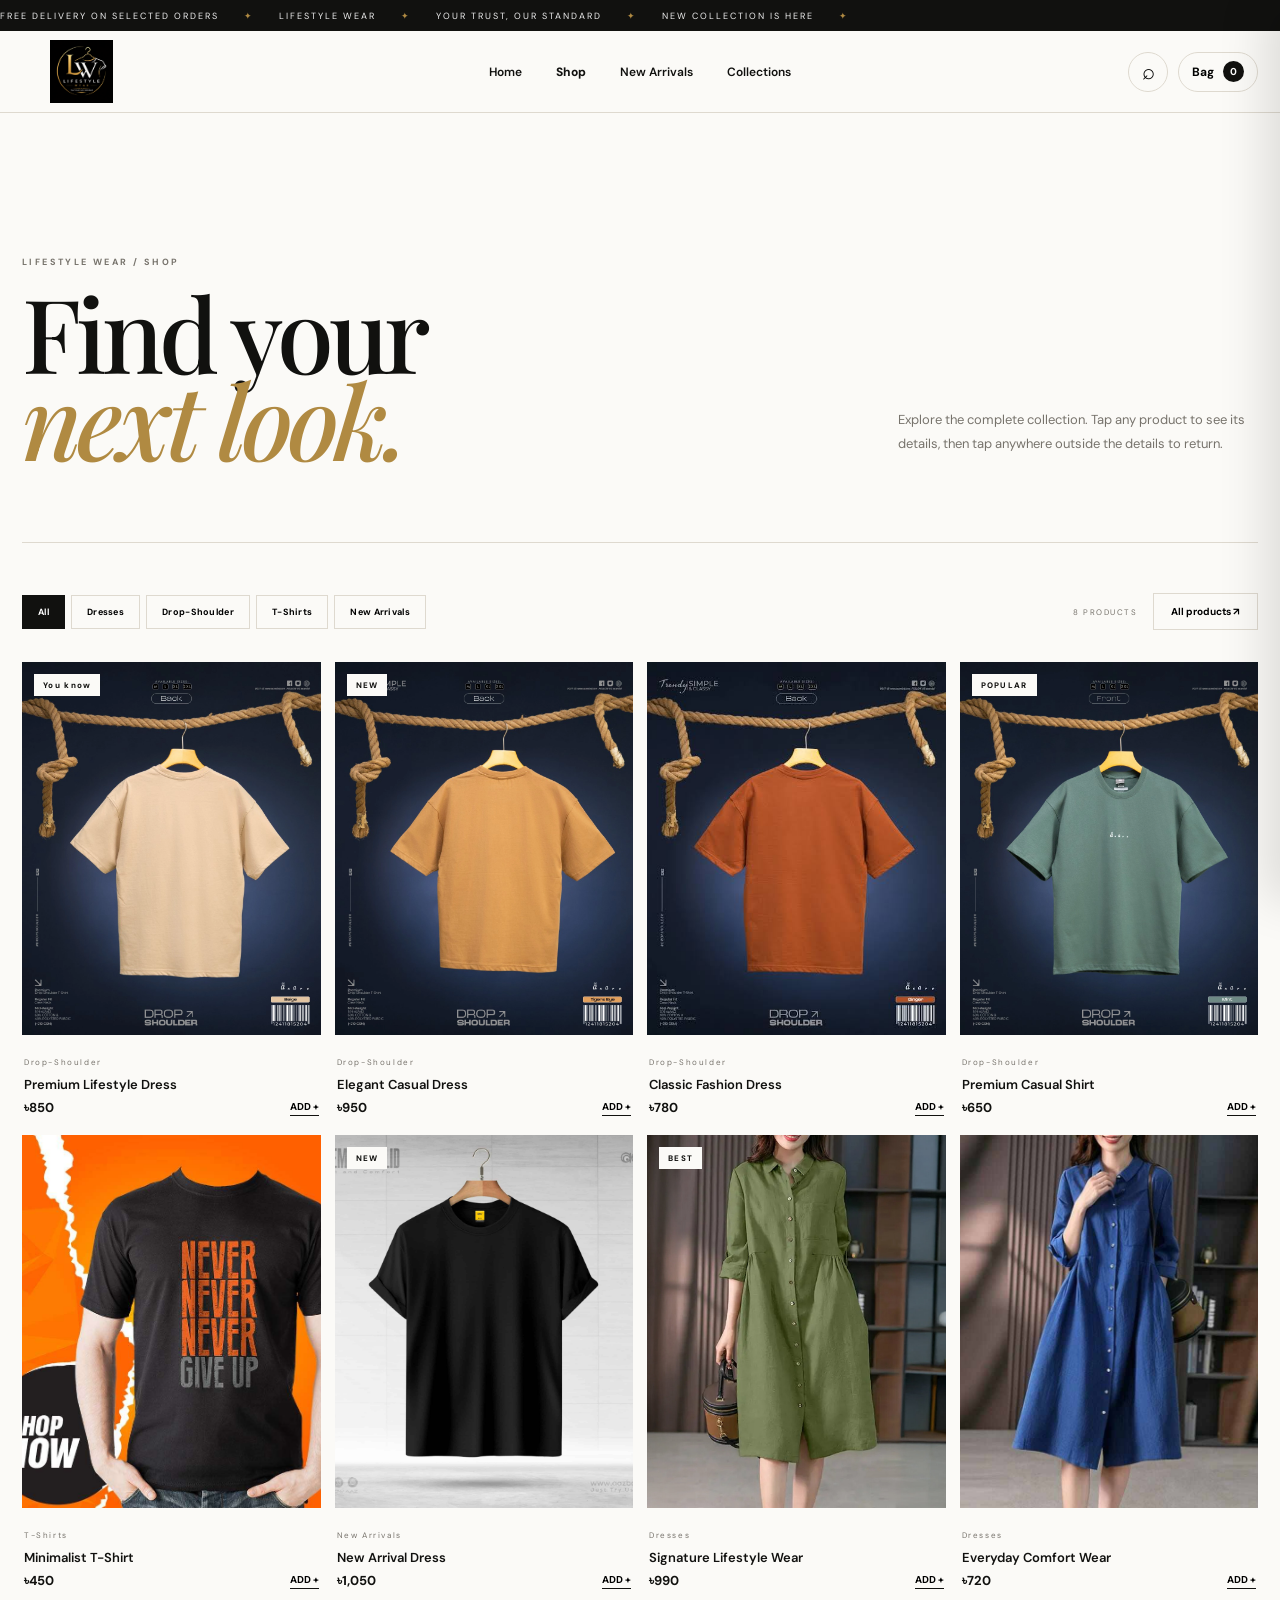
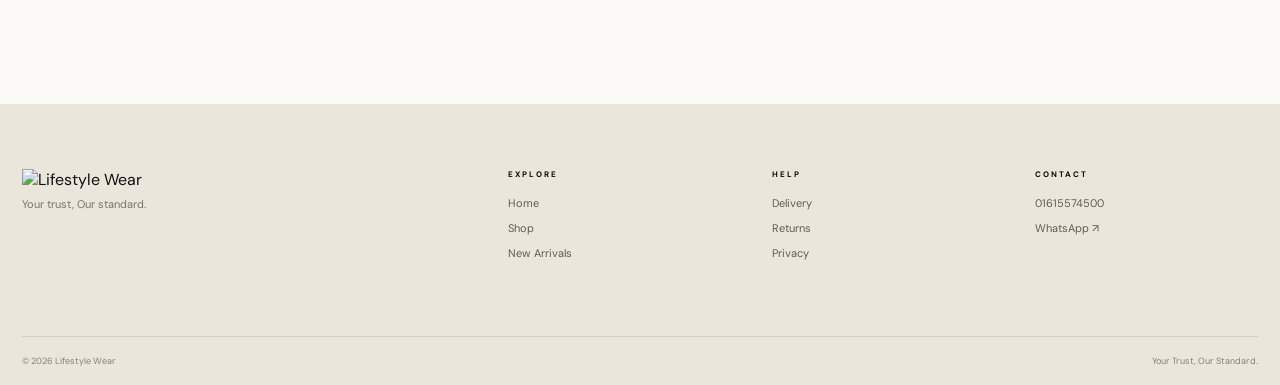
==== products.html @ 90d2f048 "Maked all the things" ====
<!DOCTYPE html>
<html lang="en">
<head>
<meta charset="UTF-8">
<meta name="viewport" content="width=device-width, initial-scale=1.0">
<title>Shop — Lifestyle Wear</title>
<link rel="icon" href="logo.png">
<link rel="preconnect" href="https://fonts.googleapis.com">
<link rel="preconnect" href="https://fonts.gstatic.com" crossorigin>
<link href="https://fonts.googleapis.com/css2?family=DM+Sans:wght@400;500;600;700&family=Playfair+Display:wght@500;600;700&display=swap" rel="stylesheet">
<link rel="stylesheet" href="style.css">
</head>
<body>

<div class="announcement"><div class="announcement-track">
<span>FREE DELIVERY ON SELECTED ORDERS</span><i>✦</i><span>LIFESTYLE WEAR</span><i>✦</i>
<span>YOUR TRUST, OUR STANDARD</span><i>✦</i><span>NEW COLLECTION IS HERE</span><i>✦</i>
</div></div>

<header class="nav"><div class="nav-inner">
<button class="mobile-menu" id="menuBtn">☰</button>
<a class="logo" href="index.html"><img src="/images/ChatGPT Image Aug 27, 2026, 10_09_51 AM (1).png" alt="Lifestyle Wear"></a>
<nav class="desktop-nav"><a href="index.html">Home</a><a class="active-link" href="products.html">Shop</a><a href="products.html#new">New Arrivals</a><a href="index.html#categories">Collections</a></nav>
<div class="nav-tools"><button id="searchBtn" class="round-btn">⌕</button><button id="cartBtn" class="bag-btn"><span>Bag</span><b id="cartCount">0</b></button></div>
</div></header>

<div class="searchbar" id="searchbar"><input id="searchInput" type="search" placeholder="Search your next look..."><button id="closeSearch">×</button></div>

<aside class="mobile-panel" id="mobilePanel"><button class="panel-close" id="closeMenu">×</button><p class="eyebrow">LIFESTYLE WEAR</p>
<a href="index.html">Home</a><a href="products.html">Shop all</a><a href="#new">New arrivals</a><a href="index.html#categories">Collections</a></aside>
<div class="screen" id="screen"></div>

<main class="products-page">
<section class="shop-hero">
<div><p class="eyebrow">LIFESTYLE WEAR / SHOP</p><h1>Find your<br><em>next look.</em></h1></div>
<p>Explore the complete collection. Tap any product to see its details, then tap anywhere outside the details to return.</p>
</section>

<section class="product-browser" id="new">
<div class="browser-top">
<div class="category-tabs" id="categoryTabs"></div>
<div class="result-tools"><span id="resultCount"></span><button id="allProducts" class="outline-btn">All products ↗</button></div>
</div>
<div class="product-grid large-grid" id="productGrid"></div>
</section>
</main>

<!-- Product details overlay.
     Clicking the dark area outside the card closes it.
     X button also closes it.
-->
<div class="product-overlay" id="productOverlay">
<div class="product-detail-card" id="productDetailCard">
<button class="detail-close" id="detailClose">×</button>
<div class="detail-image"><img id="detailImage" src="" alt=""></div>
<div class="detail-content">
<p class="eyebrow" id="detailCategory"></p>
<h2 id="detailName"></h2>
<div class="detail-price">৳<span id="detailPrice"></span></div>
<div class="detail-divider"></div>
<p id="detailDescription"></p>

<div class="detail-meta">
<div><span>QUALITY</span><strong>Selected with care</strong></div>
<div><span>DELIVERY</span><strong>৳100 standard</strong></div>
</div>

<button class="dark-btn full" id="detailAdd">Add to bag <span>+</span></button>
<p class="tap-hint">Tap outside this panel to close</p>
</div>
</div>
</div>

<!-- CART -->
<aside class="cart" id="cart"><div class="cart-top"><div><p class="eyebrow">YOUR SELECTION</p><h2>Your bag <span id="drawerCount">0</span></h2></div><button id="closeCart">×</button></div>
<div class="cart-list" id="cartList"></div><div class="cart-bottom"><div class="subtotal"><span>Subtotal</span><strong>৳<span id="subtotal">0</span></strong></div>
<p class="delivery-line">Delivery: ৳<span id="delivery">100</span></p><button class="dark-btn full" id="checkoutBtn">Order on WhatsApp <span>↗</span></button><button class="clear-btn" id="clearCart">Clear bag</button></div></aside>

<div class="modal" id="checkoutModal"><div class="checkout-card"><button class="modal-x" id="closeCheckout">×</button><p class="eyebrow">ALMOST THERE</p><h2>Complete your<br><em>order.</em></h2>
<p class="checkout-note">We'll open WhatsApp with your order details ready to send.</p><form id="checkoutForm">
<label>Name <input id="customerName" required placeholder="Your name"></label>
<label>Phone <input id="customerPhone" required type="tel" placeholder="01XXXXXXXXX"></label>
<label>Delivery address <textarea id="customerAddress" required placeholder="Full delivery address"></textarea></label>
<label>Note <textarea id="customerNote" placeholder="Size, color or other note (optional)"></textarea></label>
<div class="checkout-total"><span>Total</span><strong>৳<span id="checkoutTotal">0</span></strong></div>
<button class="dark-btn full" type="submit">Continue to WhatsApp <span>↗</span></button>
</form></div></div>

<footer id="footer"><div class="footer-main">
<div class="footer-brand"><img src="logo.png" alt="Lifestyle Wear"><p>Your trust, Our standard.</p></div>
<div><p class="footer-title">EXPLORE</p><a href="index.html">Home</a><a href="products.html">Shop</a><a href="#new">New Arrivals</a></div>
<div><p class="footer-title">HELP</p><a href="#">Delivery</a><a href="#">Returns</a><a href="#">Privacy</a></div>
<div><p class="footer-title">CONTACT</p><a href="tel:01615574500">01615574500</a><a href="https://wa.me/8801615574500" target="_blank">WhatsApp ↗</a></div>
</div><div class="footer-bottom"><span>© 2026 Lifestyle Wear</span><span>Your Trust, Our Standard.</span></div></footer>

<script src="script.js"></script>
</body>
</html>
---- style.css ----
/* ==========================================================
   LIFESTYLE WEAR — MODERN EDITION
   Change design variables here.
   ========================================================== */
:root{
  --ink:#11110f;
  --cream:#f5f1e9;
  --paper:#fbfaf7;
  --line:#ded9cf;
  --muted:#77736c;
  --accent:#b08a42;
  --white:#fff;
  --max:1240px;
}

*{box-sizing:border-box;margin:0;padding:0}
html{scroll-behavior:smooth}
body{
  background:var(--paper);
  color:var(--ink);
  font-family:"DM Sans",Arial,sans-serif;
  overflow-x:hidden;
}
a{text-decoration:none;color:inherit}
button,input,textarea{font:inherit}
button{cursor:pointer}
::selection{background:var(--ink);color:var(--paper)}

.announcement{
  height:31px;background:var(--ink);color:#eee;
  overflow:hidden;font-size:9px;letter-spacing:2px;
  display:flex;align-items:center;white-space:nowrap
}
.announcement-track{
  display:flex;gap:25px;align-items:center;
  min-width:max-content;animation:marquee 24s linear infinite
}
.announcement i{font-style:normal;color:var(--accent)}
@keyframes marquee{to{transform:translateX(-45%)}}

.nav{
  height:82px;border-bottom:1px solid var(--line);
  background:rgba(251,250,247,.92);backdrop-filter:blur(14px);
  position:sticky;top:0;z-index:100
}
.nav-inner{
  width:min(var(--max),calc(100% - 44px));height:100%;margin:auto;
  display:grid;grid-template-columns:1fr auto 1fr;align-items:center
}
.logo img{width:118px;height:63px;object-fit:contain;display:block}
.desktop-nav{display:flex;gap:34px;justify-content:center;font-size:12px;font-weight:600}
.desktop-nav a{position:relative}
.desktop-nav a:after{
  content:"";position:absolute;left:0;bottom:-7px;width:0;height:1px;
  background:var(--ink);transition:.25s
}
.desktop-nav a:hover:after{width:100%}
.nav-tools{display:flex;justify-content:flex-end;gap:10px}
.round-btn,.bag-btn{
  border:1px solid var(--line);background:transparent;height:40px;border-radius:50%;
  padding:0 13px
}
.round-btn{width:40px;font-size:22px}
.bag-btn{border-radius:30px;display:flex;gap:9px;align-items:center;font-size:12px;font-weight:700}
.bag-btn b{font-size:10px;background:var(--ink);color:#fff;width:21px;height:21px;border-radius:50%;display:grid;place-items:center}
.mobile-menu{display:none;border:0;background:none;font-size:23px}

.searchbar{
  display:none;position:fixed;z-index:150;top:113px;left:0;right:0;
  padding:14px 22px;background:var(--paper);border-bottom:1px solid var(--line)
}
.searchbar.active{display:flex}
.searchbar input{flex:1;border:0;background:transparent;font-size:22px;outline:0}
.searchbar button{border:0;background:none;font-size:28px}

.hero{
  min-height:650px;display:grid;grid-template-columns:48% 52%;
  background:var(--cream);overflow:hidden;position:relative
}
.hero-content{
  padding:110px max(7vw,50px);display:flex;justify-content:center;flex-direction:column;
  position:relative;z-index:2
}
.eyebrow{font-size:9px;letter-spacing:2.4px;font-weight:700;color:var(--muted)}
.hero h1{
  font-family:"Playfair Display",serif;font-size:clamp(65px,8vw,120px);
  line-height:.84;font-weight:500;letter-spacing:-5px;margin:24px 0
}
em{font-family:"Playfair Display",serif;font-weight:500}
.hero h1 em{color:var(--accent)}
.hero-copy{max-width:450px;color:#656159;font-size:14px;line-height:1.8}
.hero-buttons{display:flex;align-items:center;gap:24px;margin-top:31px}
.dark-btn{
  display:inline-flex;align-items:center;justify-content:center;gap:18px;
  background:var(--ink);color:#fff;border:1px solid var(--ink);
  padding:14px 20px;font-size:11px;font-weight:700;letter-spacing:.3px;
  transition:.25s
}
.dark-btn:hover{transform:translateY(-2px);background:#292925}
.dark-btn span{font-size:17px;font-weight:400}
.line-btn{font-size:11px;font-weight:700;border-bottom:1px solid var(--ink);padding-bottom:5px}

.hero-art {
    position: relative;
    overflow: hidden;
}

.hero-image {
    width: 100%;
    height: 100%;
    object-fit: cover;
    display: block;
}

.hero-label {
    position: absolute;
    top: 45px;
    right: 55px;
    z-index: 2;
}
.hero-orbit{
  width:550px;height:550px;border:1px solid rgba(0,0,0,.13);border-radius:50%;
  position:absolute;left:50%;top:50%;transform:translate(-50%,-50%)
}
.hero-orbit:before,.hero-orbit:after{
  content:"";position:absolute;border-radius:50%;border:1px solid rgba(0,0,0,.1)
}
.hero-orbit:before{inset:55px}.hero-orbit:after{inset:110px}
.hero-label{
  position:absolute;top:48px;right:52px;text-align:center;
  font-family:"Playfair Display",serif;font-size:38px;line-height:.8
}
.hero-label small{font:7px "DM Sans";letter-spacing:2px}
.hero-fashion-text{
  position:absolute;bottom:40px;left:50%;transform:translateX(-50%);
  font-size:clamp(38px,6vw,90px);letter-spacing:15px;font-weight:700;
  color:rgba(0,0,0,.07);white-space:nowrap
}
.hero-shape{position:absolute;border-radius:50%;filter:blur(.2px)}
.shape-one{width:250px;height:390px;background:#262521;left:27%;top:17%;transform:rotate(20deg);border-radius:45% 45% 35% 35%}
.shape-two{width:175px;height:240px;background:#8f7a58;left:48%;top:34%;transform:rotate(-17deg)}
.shape-three{width:80px;height:80px;background:#f4eee1;left:39%;top:27%}

.categories,.shop-section{width:min(var(--max),calc(100% - 44px));margin:auto;padding:100px 0}
.section-head{display:flex;justify-content:space-between;align-items:flex-end;margin-bottom:34px}
.section-head h2{font-family:"Playfair Display",serif;font-size:52px;line-height:1;margin-top:9px;font-weight:500}
.section-head h2 em{color:var(--accent)}
.section-note{font-size:9px;letter-spacing:2px;color:var(--muted)}

.category-grid{display:grid;grid-template-columns:repeat(5,1fr);gap:10px}
.category-card{
  min-height:145px;background:var(--cream);padding:22px;display:flex;
  flex-direction:column;justify-content:space-between;border:1px solid transparent;
  transition:.3s;position:relative;overflow:hidden
}
.category-card:nth-child(2n){background:#ebe6dc}
.category-card:hover{background:var(--ink);color:#fff;transform:translateY(-5px)}
.category-card .num{font-size:9px;letter-spacing:2px;opacity:.5}
.category-card h3{font-family:"Playfair Display",serif;font-size:26px;font-weight:500}
.category-card span{font-size:10px;align-self:flex-end}

.shop-section{padding-top:20px}
.outline-btn{
  border:1px solid var(--line);background:transparent;padding:11px 17px;
  font-size:10px;font-weight:700
}
.product-grid{display:grid;grid-template-columns:repeat(4,1fr);gap:14px}
.product-card{position:relative;min-width:0}
.product-image{
  aspect-ratio:4/5;background:#ebe8e1;position:relative;overflow:hidden;cursor:pointer
}
.product-image img{width:100%;height:100%;object-fit:cover;display:block;transition:.5s}
.product-card:hover .product-image img{transform:scale(1.045)}
.product-badge{
  position:absolute;top:12px;left:12px;background:var(--paper);padding:6px 9px;
  font-size:8px;letter-spacing:1.3px;font-weight:800;z-index:2
}
.quick-view{
  position:absolute;right:12px;bottom:12px;border:0;background:#fff;
  width:42px;height:42px;border-radius:50%;font-size:17px;z-index:2;
  opacity:0;transform:translateY(8px);transition:.25s
}
.product-card:hover .quick-view{opacity:1;transform:none}
.product-meta{padding:14px 2px 5px}
.product-cat{font-size:8px;letter-spacing:1.6px;color:var(--muted)}
.product-meta h3{font-size:13px;margin:6px 0;font-weight:600}
.product-row{display:flex;justify-content:space-between;align-items:center}
.product-price{font-size:13px;font-weight:700}
.add-small{border:0;background:transparent;font-size:10px;font-weight:700;border-bottom:1px solid var(--ink);padding-bottom:2px}

.statement{
  width:100%;background:var(--ink);color:#fff;display:grid;
  grid-template-columns:1fr 2fr 1.4fr;gap:60px;align-items:center;padding:95px max(7vw,44px)
}
.statement-mark{
  width:115px;height:115px;border:1px solid #625f58;border-radius:50%;
  display:grid;place-items:center;font:42px "Playfair Display";color:#d2a755
}
.statement h2{font:500 clamp(44px,5vw,72px)/.95 "Playfair Display";letter-spacing:-2px}
.statement h2 em{color:#d2a755}
.statement-copy{font-size:13px;line-height:1.9;color:#aaa69f;max-width:390px}

.mini-banner{
  width:min(var(--max),calc(100% - 44px));margin:auto;padding:95px 0;
  display:grid;grid-template-columns:1fr 1fr;gap:60px
}
.mini-banner h2{font:500 55px/.94 "Playfair Display";margin-top:10px}
.mini-banner h2 em{color:var(--accent)}
.banner-right{display:flex;flex-direction:column;justify-content:flex-end;align-items:flex-start}
.banner-right p{font-size:13px;color:var(--muted);line-height:1.8;max-width:360px;margin-bottom:20px}

.cart{
  position:fixed;right:-480px;top:0;width:min(480px,100%);height:100vh;
  background:var(--paper);z-index:300;box-shadow:-15px 0 45px rgba(0,0,0,.12);
  transition:.35s;display:flex;flex-direction:column
}
.cart.open{right:0}
.cart-top{padding:28px;border-bottom:1px solid var(--line);display:flex;justify-content:space-between}
.cart-top h2{font:500 35px "Playfair Display";margin-top:6px}
.cart-top h2 span{font:11px "DM Sans";vertical-align:middle;color:var(--muted)}
.cart-top button,.modal-x{border:0;background:none;font-size:28px}
.cart-list{flex:1;overflow:auto;padding:10px 28px}
.empty{padding:80px 0;text-align:center;color:var(--muted);font-size:13px}
.cart-item{display:grid;grid-template-columns:75px 1fr auto;gap:13px;padding:17px 0;border-bottom:1px solid var(--line)}
.cart-item img{width:75px;height:90px;object-fit:cover;background:#ebe8e1}
.cart-item h4{font-size:12px;margin-bottom:6px}
.cart-item p{font-size:11px;color:var(--muted)}
.qty{display:flex;gap:8px;align-items:center;margin-top:10px}
.qty button{width:23px;height:23px;border:1px solid var(--line);background:none}
.remove{border:0;background:none;font-size:9px;color:#888;margin-top:9px}
.cart-bottom{padding:22px 28px;border-top:1px solid var(--line)}
.subtotal{display:flex;justify-content:space-between;font-size:14px;font-weight:700}
.delivery-line{font-size:10px;color:var(--muted);margin:8px 0 16px}
.full{width:100%}
.clear-btn{width:100%;margin-top:9px;border:0;background:none;font-size:10px;color:var(--muted)}

.screen{display:none;position:fixed;inset:0;background:rgba(0,0,0,.45);z-index:250}
.screen.show{display:block}
.mobile-panel{
  position:fixed;left:-330px;top:0;width:330px;height:100vh;background:var(--paper);
  z-index:350;padding:90px 35px;transition:.3s;display:flex;flex-direction:column;gap:23px
}
.mobile-panel.open{left:0}
.mobile-panel a{font:500 30px "Playfair Display"}
.panel-close{position:absolute;right:20px;top:20px;border:0;background:none;font-size:28px}

.modal{display:none;position:fixed;inset:0;background:rgba(0,0,0,.58);z-index:500;align-items:center;justify-content:center;padding:20px}
.modal.show{display:flex}
.checkout-card{background:var(--paper);width:min(520px,100%);padding:45px;position:relative}
.checkout-card h2{font:500 50px/.95 "Playfair Display";margin:12px 0}
.checkout-note{font-size:12px;color:var(--muted);line-height:1.7;margin-bottom:25px}
.checkout-card label{font-size:10px;font-weight:700;display:block;margin:13px 0}
.checkout-card input,.checkout-card textarea{
  width:100%;border:1px solid var(--line);background:transparent;padding:12px;
  margin-top:7px;outline:none;font-size:12px;resize:vertical
}
.checkout-total{display:flex;justify-content:space-between;padding:18px 0;margin:15px 0;border-top:1px solid var(--line);border-bottom:1px solid var(--line)}
.quick-card{width:min(820px,100%);background:var(--paper);display:grid;grid-template-columns:1fr 1fr;position:relative}
.quick-image{background:#ebe8e1;min-height:520px}
.quick-image img{width:100%;height:100%;object-fit:cover}
.quick-info{padding:55px 45px;display:flex;flex-direction:column;justify-content:center}
.quick-info h2{font:500 43px/1 "Playfair Display";margin:12px 0}
.quick-price{font-size:18px;font-weight:700;margin-bottom:22px}
.quick-info>p:not(.eyebrow){font-size:12px;color:var(--muted);line-height:1.8;margin-bottom:25px}

footer{background:#ebe6dc}
.footer-main{width:min(var(--max),calc(100% - 44px));margin:auto;padding:65px 0;display:grid;grid-template-columns:2fr 1fr 1fr 1fr;gap:40px}
.footer-brand img{width:130px;height:70px;object-fit:contain}
.footer-brand p{font-size:11px;color:var(--muted);margin-top:7px}
.footer-title{font-size:8px;letter-spacing:2px;font-weight:800;margin-bottom:17px}
.footer-main a{display:block;font-size:11px;margin:11px 0;color:#5f5b54}
.footer-bottom{border-top:1px solid #d5d0c7;width:min(var(--max),calc(100% - 44px));margin:auto;padding:18px 0;display:flex;justify-content:space-between;font-size:9px;color:#858078}

@media(max-width:900px){
  .desktop-nav{gap:16px}
  .hero{grid-template-columns:1fr;min-height:720px}
  .hero-content{padding:80px 8vw}
  .hero-art{min-height:330px}
  .category-grid{grid-template-columns:repeat(3,1fr)}
  .product-grid{grid-template-columns:repeat(2,1fr)}
  .statement{grid-template-columns:1fr 2fr;gap:35px}
  .statement-copy{grid-column:1/-1}
  .footer-main{grid-template-columns:2fr 1fr 1fr}
}
@media(max-width:650px){
  .nav{height:68px}
  .nav-inner{width:calc(100% - 25px);grid-template-columns:40px 1fr auto}
  .mobile-menu{display:block}
  .desktop-nav{display:none}
  .logo{justify-self:center}
  .logo img{width:105px;height:54px}
  .hero-content{padding:65px 25px 35px}
  .hero h1{font-size:68px;letter-spacing:-4px}
  .hero-copy{font-size:12px}
  .hero-buttons{gap:15px}
  .dark-btn{padding:13px 15px}
  .hero-art{min-height:300px}
  .hero-orbit{width:290px;height:290px}
  .shape-one{width:130px;height:210px}
  .shape-two{width:100px;height:145px}
  .shape-three{width:45px;height:45px}
  .hero-fashion-text{font-size:33px;letter-spacing:7px}
  .categories,.shop-section{width:calc(100% - 25px);padding:70px 0}
  .section-head h2{font-size:39px}
  .section-note{display:none}
  .category-grid{grid-template-columns:repeat(2,1fr)}
  .category-card{min-height:125px}
  .category-card h3{font-size:22px}
  .product-grid{gap:20px 10px}
  .quick-view{opacity:1;transform:none}
  .statement{padding:65px 25px;grid-template-columns:1fr}
  .statement h2{font-size:47px}
  .statement-copy{grid-column:auto}
  .mini-banner{width:calc(100% - 25px);grid-template-columns:1fr;padding:70px 0}
  .mini-banner h2{font-size:46px}
  .footer-main{width:calc(100% - 25px);grid-template-columns:1fr 1fr;gap:30px}
  .footer-brand{grid-column:1/-1}
  .footer-bottom{width:calc(100% - 25px)}
  .quick-card{grid-template-columns:1fr}
  .quick-image{min-height:300px;max-height:360px}
  .quick-info{padding:30px}
  .checkout-card{padding:32px 23px}
}


/* =========================
   MULTI-PAGE SHOP
   ========================= */
.active-link{font-weight:800}
.products-page{background:var(--paper)}
.shop-hero{
  width:min(var(--max),calc(100% - 44px));margin:auto;
  min-height:430px;padding:100px 0 80px;
  display:grid;grid-template-columns:1fr .8fr;align-items:end;
  border-bottom:1px solid var(--line)
}
.shop-hero h1{
  font:500 clamp(65px,8vw,105px)/.85 "Playfair Display";
  letter-spacing:-5px;margin-top:20px
}
.shop-hero h1 em{color:var(--accent)}
.shop-hero>p{
  max-width:360px;color:var(--muted);font-size:13px;line-height:1.9;
  justify-self:end;margin-bottom:5px
}
.product-browser{
  width:min(var(--max),calc(100% - 44px));margin:auto;padding:50px 0 110px
}
.browser-top{
  display:flex;justify-content:space-between;align-items:center;
  margin-bottom:32px;gap:20px
}
.category-tabs{display:flex;gap:6px;flex-wrap:wrap}
.category-tabs button{
  border:1px solid var(--line);background:transparent;padding:10px 15px;
  font-size:9px;font-weight:700;letter-spacing:.3px;transition:.2s
}
.category-tabs button:hover,.category-tabs button.active{
  background:var(--ink);color:#fff;border-color:var(--ink)
}
.result-tools{display:flex;align-items:center;gap:16px}
.result-tools>span{font-size:8px;letter-spacing:1.5px;color:var(--muted)}
.large-grid{grid-template-columns:repeat(4,1fr)}
.no-scroll{overflow:hidden}

/* Product detail overlay */
.product-overlay{
  position:fixed;inset:0;background:rgba(10,10,9,.72);
  z-index:600;display:none;align-items:center;justify-content:center;
  padding:25px;backdrop-filter:blur(7px)
}
.product-overlay.show{display:flex}
.product-detail-card{
  width:min(900px,100%);max-height:90vh;overflow:auto;background:var(--paper);
  display:grid;grid-template-columns:1fr 1fr;position:relative;
  animation:detailIn .28s ease
}
@keyframes detailIn{from{opacity:0;transform:translateY(15px) scale(.98)}to{opacity:1;transform:none}}
.detail-close{
  position:absolute;right:15px;top:12px;z-index:5;border:0;background:#fff;
  width:38px;height:38px;border-radius:50%;font-size:22px;
  box-shadow:0 4px 20px rgba(0,0,0,.1)
}
.detail-image{min-height:560px;background:#ebe8e1}
.detail-image img{width:100%;height:100%;display:block;object-fit:cover}
.detail-content{padding:55px 45px;display:flex;flex-direction:column;justify-content:center}
.detail-content h2{font:500 47px/1 "Playfair Display";margin:12px 0}
.detail-price{font-size:20px;font-weight:700;margin:8px 0 25px}
.detail-divider{height:1px;background:var(--line);margin-bottom:20px}
.detail-content>p:not(.eyebrow):not(.tap-hint){
  color:var(--muted);font-size:12px;line-height:1.9;margin-bottom:25px
}
.detail-meta{display:grid;gap:12px;margin-bottom:25px}
.detail-meta>div{display:flex;justify-content:space-between;border-bottom:1px solid var(--line);padding-bottom:10px}
.detail-meta span{font-size:8px;letter-spacing:1.5px;color:var(--muted)}
.detail-meta strong{font-size:10px}
.tap-hint{text-align:center!important;font-size:8px!important;color:#aaa!important;margin:12px 0 0!important}

/* Make product cards feel clickable */
.product-card .product-image{cursor:pointer}
.product-card .product-meta h3{cursor:pointer}

@media(max-width:900px){
 .shop-hero{grid-template-columns:1fr;gap:35px}
 .shop-hero>p{justify-self:start}
 .large-grid{grid-template-columns:repeat(2,1fr)}
 .product-detail-card{grid-template-columns:1fr;max-height:92vh}
 .detail-image{min-height:360px;height:45vh;max-height:470px}
 .detail-content{padding:32px}
}
@media(max-width:650px){
 .shop-hero{width:calc(100% - 25px);padding:65px 0 55px}
 .shop-hero h1{font-size:65px}
 .product-browser{width:calc(100% - 25px);padding:35px 0 70px}
 .browser-top{align-items:flex-start;flex-direction:column}
 .result-tools{width:100%;justify-content:space-between}
 .category-tabs{flex-wrap:nowrap;overflow-x:auto;width:100%;padding-bottom:5px}
 .category-tabs button{white-space:nowrap}
 .product-detail-card{width:100%}
 .detail-image{min-height:270px;height:43vh}
 .detail-content{padding:27px 22px 25px}
 .detail-content h2{font-size:38px}
 .detail-close{right:10px;top:10px}
}
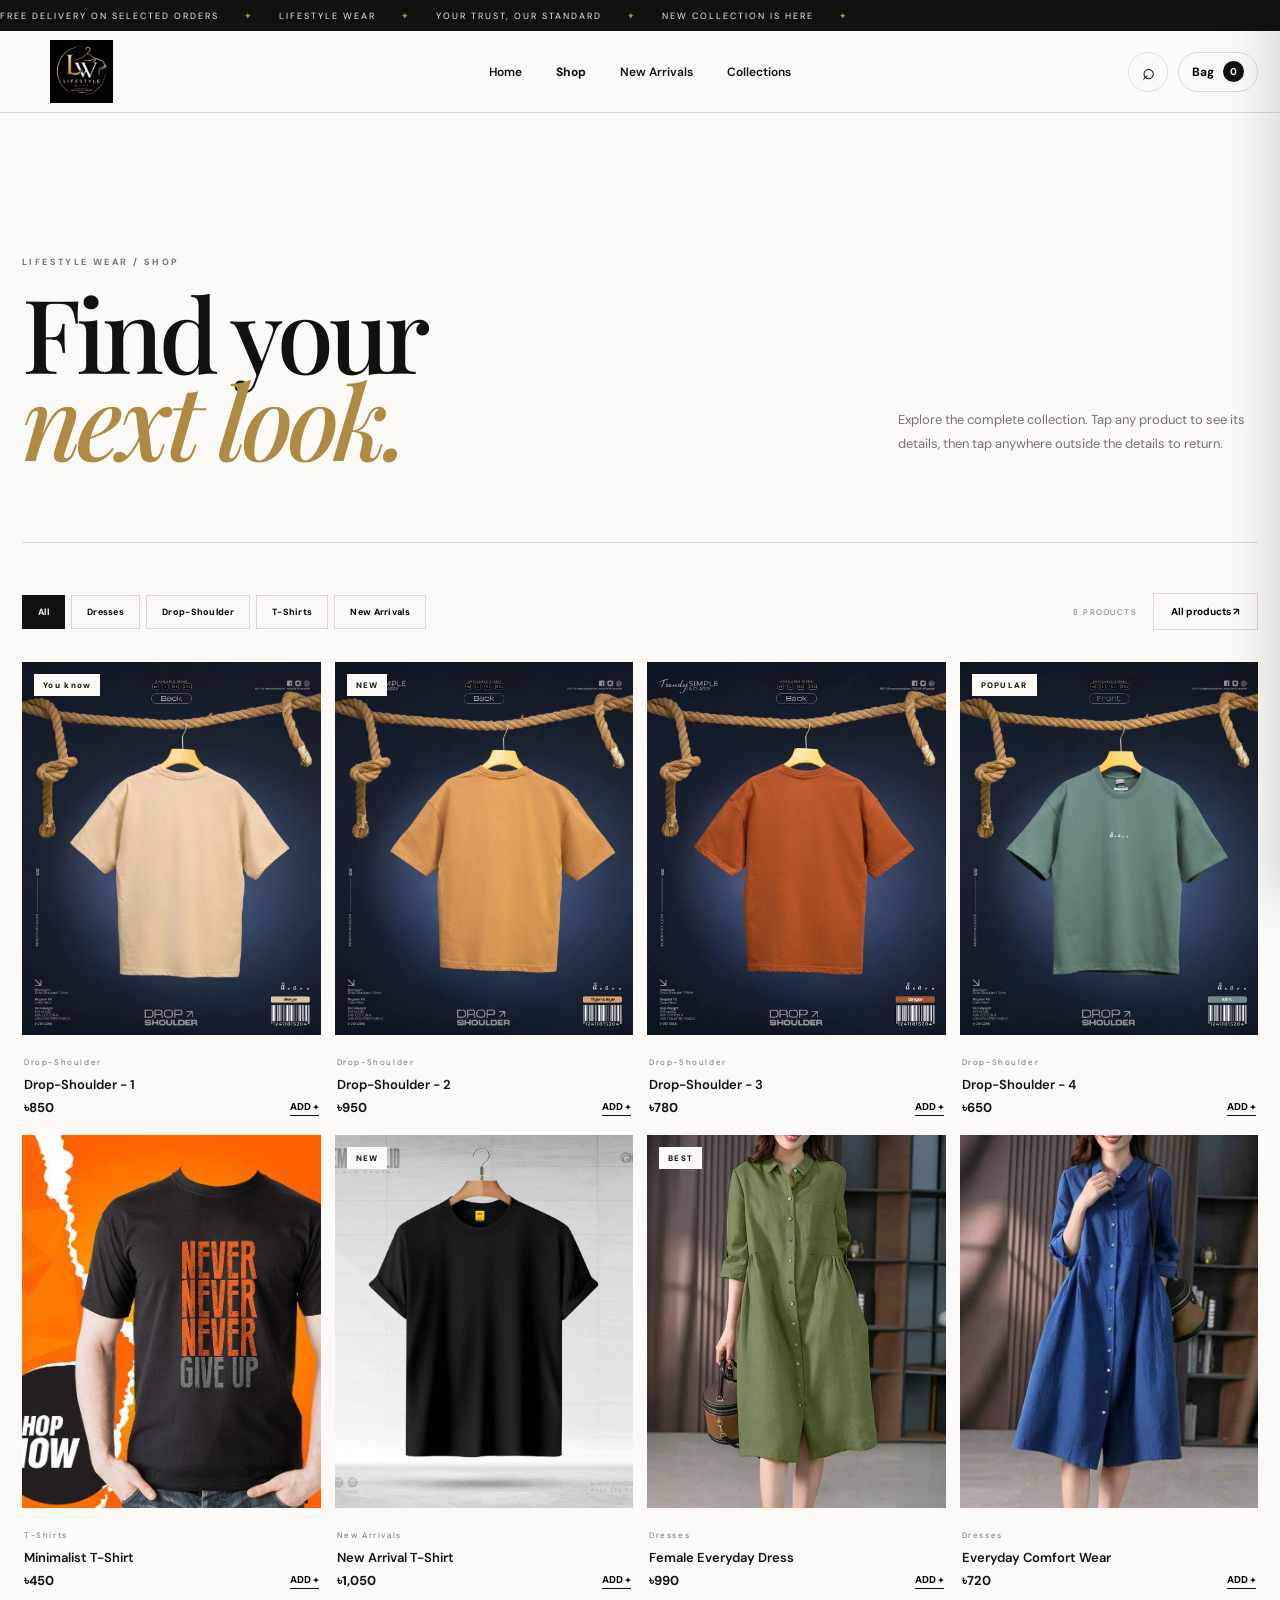
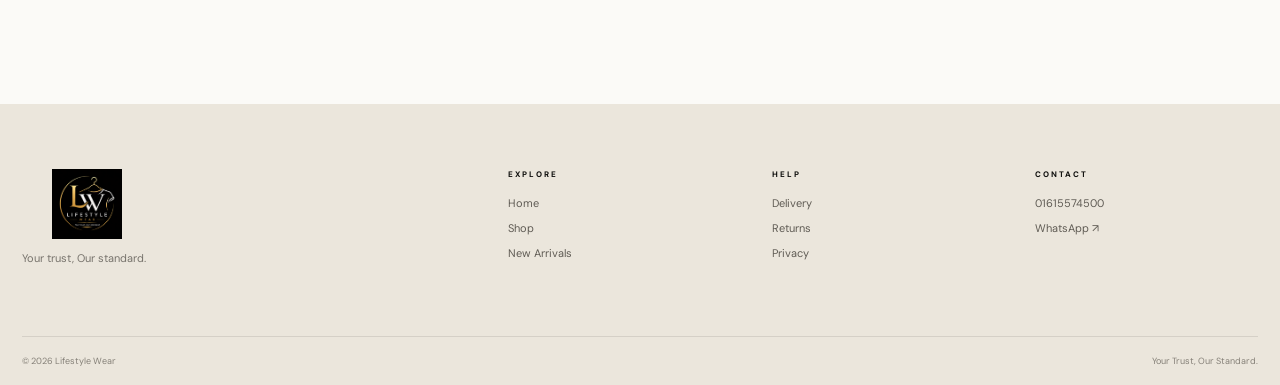
==== commit 10440049: "Image url fix" ====
--- a/products.html
+++ b/products.html
@@ -19,7 +19,7 @@
 
 <header class="nav"><div class="nav-inner">
 <button class="mobile-menu" id="menuBtn">☰</button>
-<a class="logo" href="index.html"><img src="/images/ChatGPT Image Aug 27, 2026, 10_09_51 AM (1).png" alt="Lifestyle Wear"></a>
+<a class="logo" href="index.html"><img src="images/ChatGPT Image Aug 27, 2026, 10_09_51 AM (1).png" alt="Lifestyle Wear"></a>
 <nav class="desktop-nav"><a href="index.html">Home</a><a class="active-link" href="products.html">Shop</a><a href="products.html#new">New Arrivals</a><a href="index.html#categories">Collections</a></nav>
 <div class="nav-tools"><button id="searchBtn" class="round-btn">⌕</button><button id="cartBtn" class="bag-btn"><span>Bag</span><b id="cartCount">0</b></button></div>
 </div></header>
@@ -87,7 +87,7 @@
 </form></div></div>
 
 <footer id="footer"><div class="footer-main">
-<div class="footer-brand"><img src="logo.png" alt="Lifestyle Wear"><p>Your trust, Our standard.</p></div>
+<div class="footer-brand"><img src="images/ChatGPT Image Aug 27, 2026, 10_09_51 AM (1).png" alt="Lifestyle Wear"><p>Your trust, Our standard.</p></div>
 <div><p class="footer-title">EXPLORE</p><a href="index.html">Home</a><a href="products.html">Shop</a><a href="#new">New Arrivals</a></div>
 <div><p class="footer-title">HELP</p><a href="#">Delivery</a><a href="#">Returns</a><a href="#">Privacy</a></div>
 <div><p class="footer-title">CONTACT</p><a href="tel:01615574500">01615574500</a><a href="https://wa.me/8801615574500" target="_blank">WhatsApp ↗</a></div>
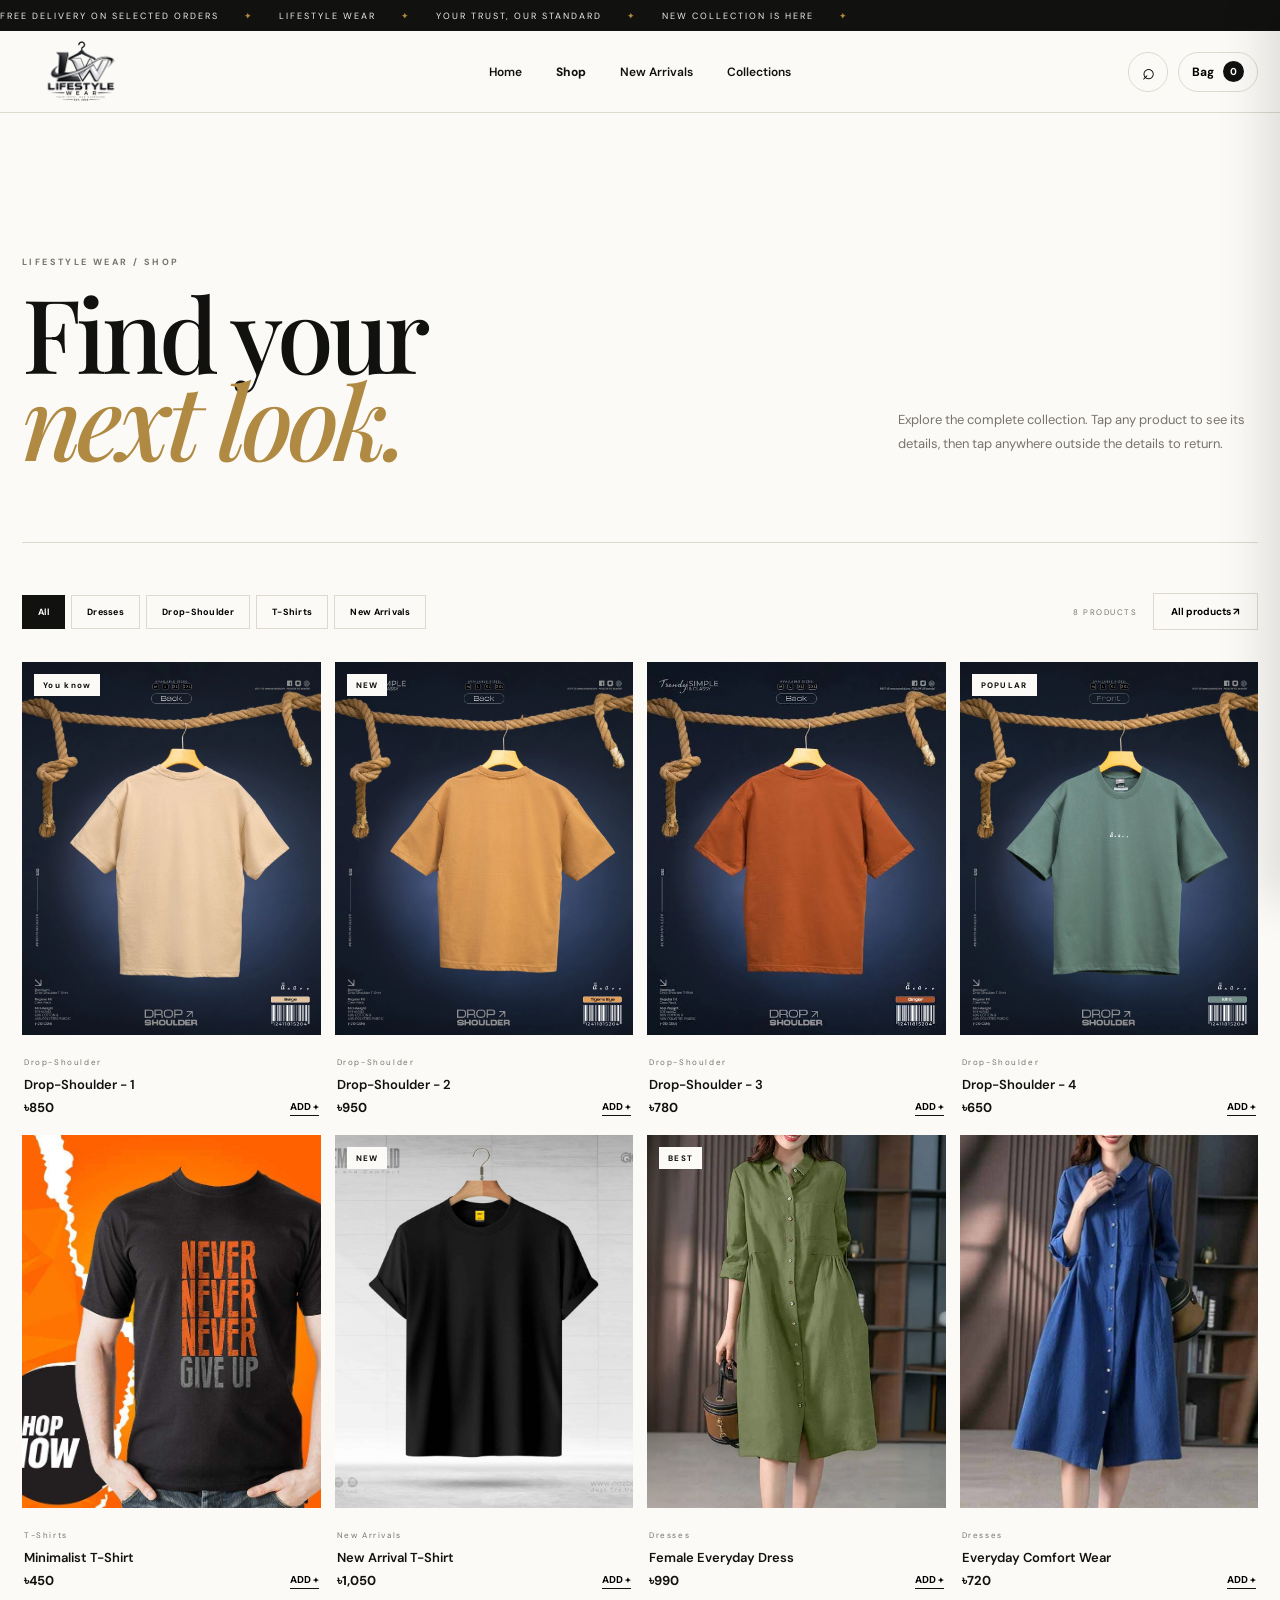
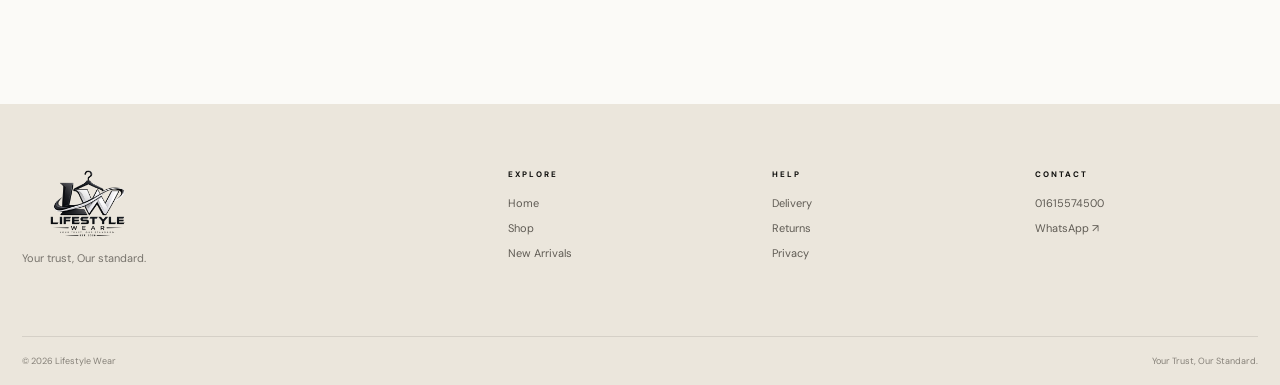
==== commit 3d3b6c3c: "changed logo" ====
--- a/products.html
+++ b/products.html
@@ -19,7 +19,7 @@
 
 <header class="nav"><div class="nav-inner">
 <button class="mobile-menu" id="menuBtn">☰</button>
-<a class="logo" href="index.html"><img src="images/ChatGPT Image Aug 27, 2026, 10_09_51 AM (1).png" alt="Lifestyle Wear"></a>
+<a class="logo" href="index.html"><img src="images/Logo.png" alt="Lifestyle Wear"></a>
 <nav class="desktop-nav"><a href="index.html">Home</a><a class="active-link" href="products.html">Shop</a><a href="products.html#new">New Arrivals</a><a href="index.html#categories">Collections</a></nav>
 <div class="nav-tools"><button id="searchBtn" class="round-btn">⌕</button><button id="cartBtn" class="bag-btn"><span>Bag</span><b id="cartCount">0</b></button></div>
 </div></header>
@@ -87,7 +87,7 @@
 </form></div></div>
 
 <footer id="footer"><div class="footer-main">
-<div class="footer-brand"><img src="images/ChatGPT Image Aug 27, 2026, 10_09_51 AM (1).png" alt="Lifestyle Wear"><p>Your trust, Our standard.</p></div>
+<div class="footer-brand"><img src="images/Logo.png" alt="Lifestyle Wear"><p>Your trust, Our standard.</p></div>
 <div><p class="footer-title">EXPLORE</p><a href="index.html">Home</a><a href="products.html">Shop</a><a href="#new">New Arrivals</a></div>
 <div><p class="footer-title">HELP</p><a href="#">Delivery</a><a href="#">Returns</a><a href="#">Privacy</a></div>
 <div><p class="footer-title">CONTACT</p><a href="tel:01615574500">01615574500</a><a href="https://wa.me/8801615574500" target="_blank">WhatsApp ↗</a></div>
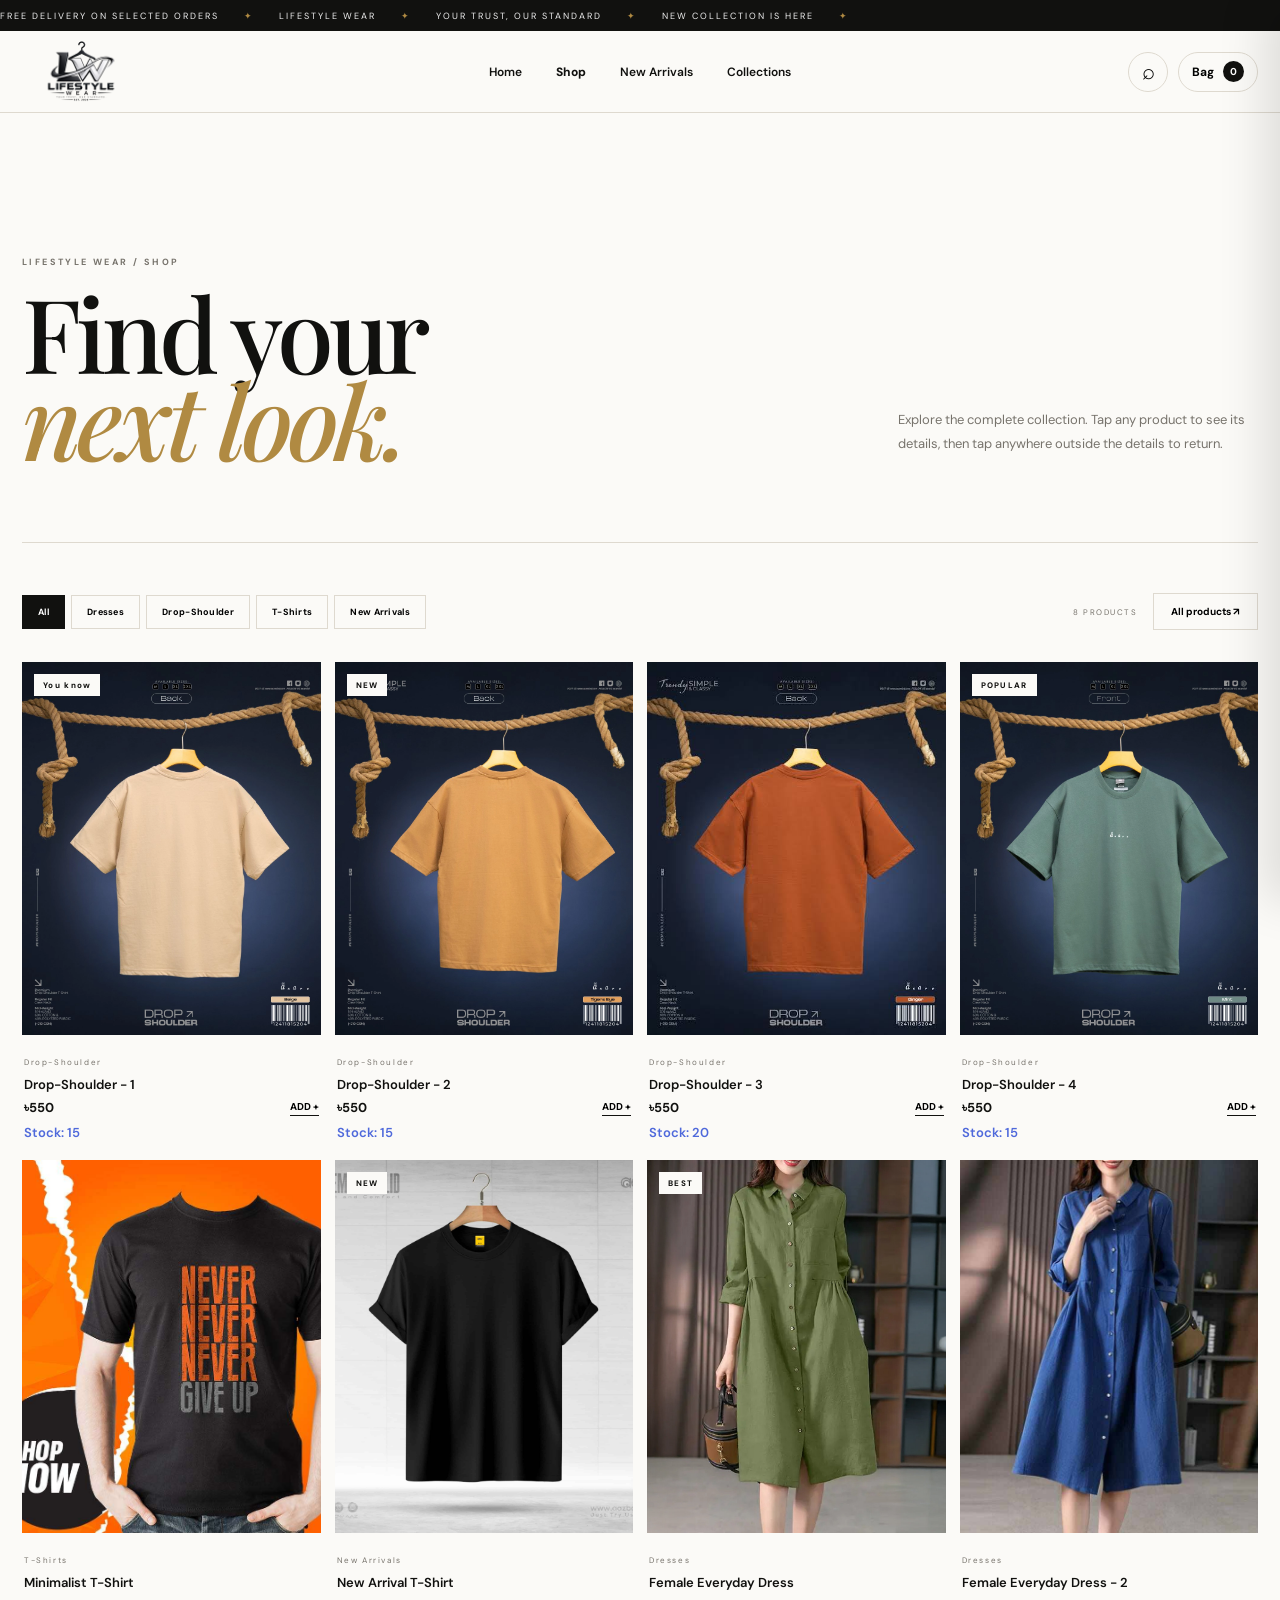
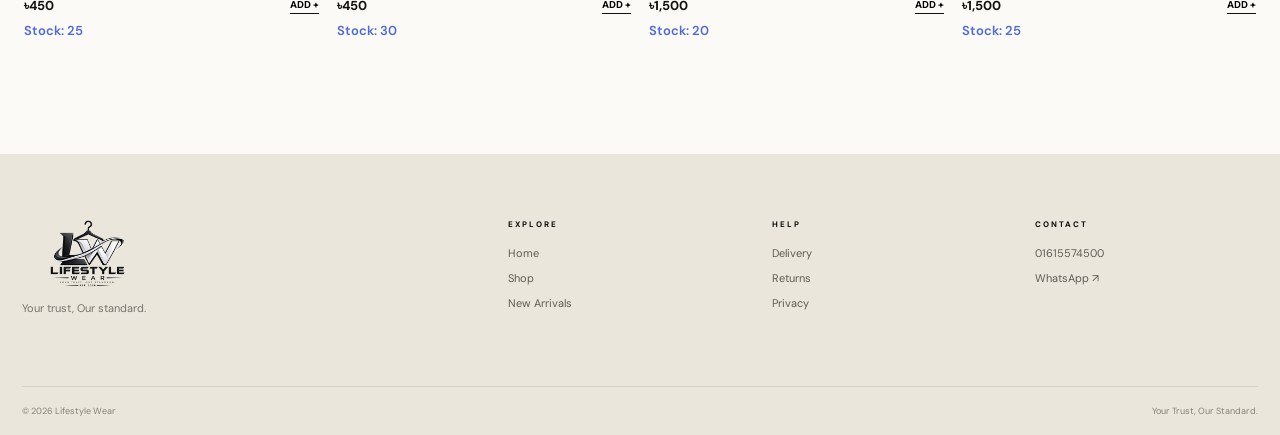
==== commit 49aa1ff4: "solved problem" ====
--- a/products.html
+++ b/products.html
@@ -4,7 +4,7 @@
 <meta charset="UTF-8">
 <meta name="viewport" content="width=device-width, initial-scale=1.0">
 <title>Shop — Lifestyle Wear</title>
-<link rel="icon" href="logo.png">
+<link rel="icon" href="images/Logo.png">
 <link rel="preconnect" href="https://fonts.googleapis.com">
 <link rel="preconnect" href="https://fonts.gstatic.com" crossorigin>
 <link href="https://fonts.googleapis.com/css2?family=DM+Sans:wght@400;500;600;700&family=Playfair+Display:wght@500;600;700&display=swap" rel="stylesheet">
--- a/style.css
+++ b/style.css
@@ -375,6 +375,27 @@
   display:grid;grid-template-columns:1fr 1fr;position:relative;
   animation:detailIn .28s ease
 }
+.stock {
+    color: #4f69db;
+    display: block;
+    margin-top: 8px;
+    font-size: 13px;
+    font-weight: 600;
+}
+
+.stock-out {
+    color: #f84040;
+    display: block;
+    margin-top: 8px;
+    font-size: 12px;
+    font-weight: 800;
+    letter-spacing: 1px;
+}
+
+.add-small:disabled {
+    opacity: 0.5;
+    cursor: not-allowed;
+}
 @keyframes detailIn{from{opacity:0;transform:translateY(15px) scale(.98)}to{opacity:1;transform:none}}
 .detail-close{
   position:absolute;right:15px;top:12px;z-index:5;border:0;background:#fff;
